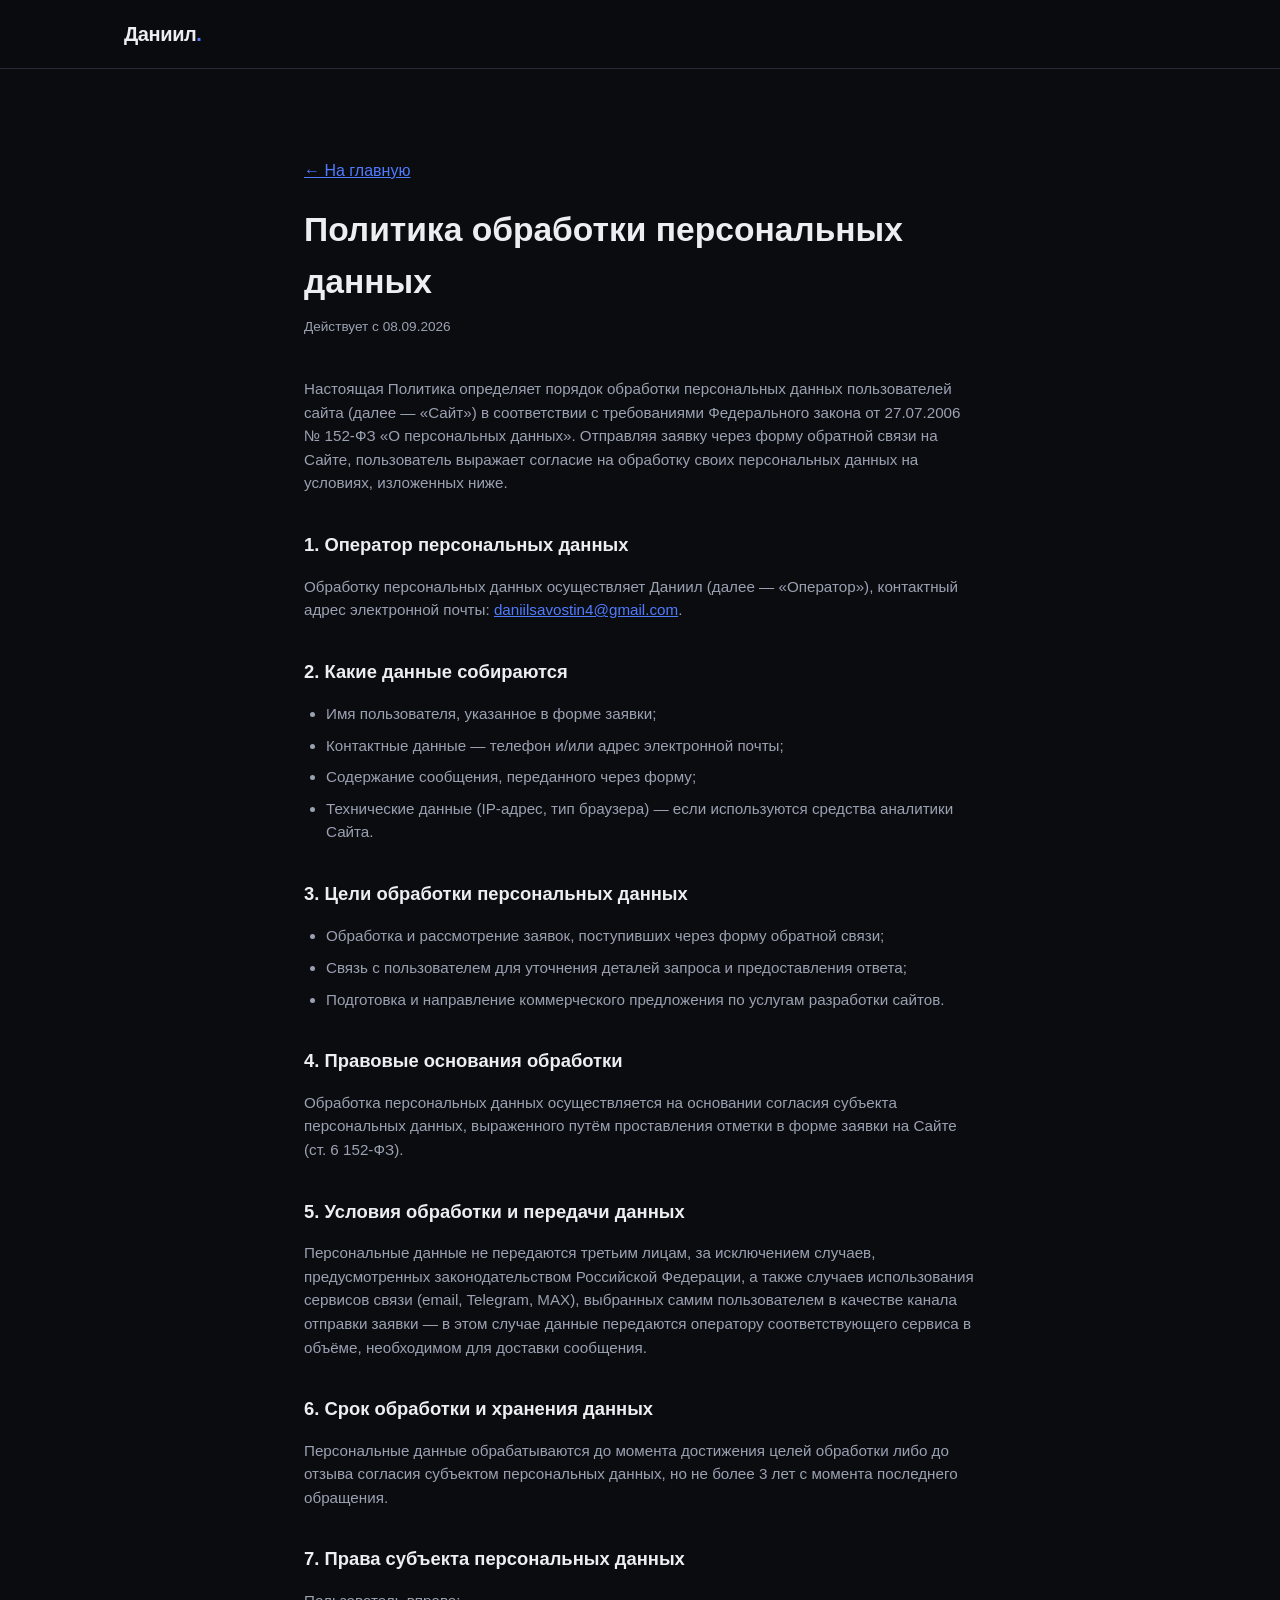
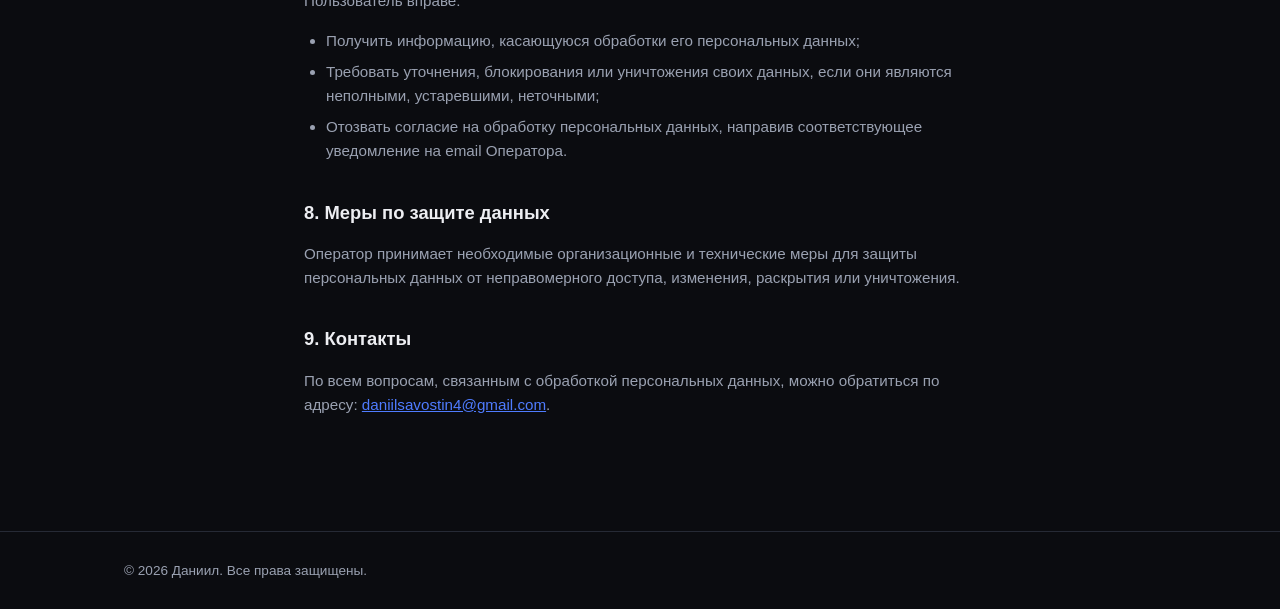
==== privacy.html @ fbccbfe3 "Add channel selector and consent checkbox to contact form Lets visitors choose where a request is se" ====
<!DOCTYPE html>
<html lang="ru">
<head>
<meta charset="UTF-8">
<meta name="viewport" content="width=device-width, initial-scale=1.0">
<title>Политика конфиденциальности — Даниил</title>
<meta name="description" content="Политика обработки персональных данных.">
<link rel="stylesheet" href="styles.css">
<style>
  .policy {
    max-width: 720px;
    margin: 0 auto;
    padding: 90px 24px 100px;
  }
  .policy h1 {
    font-size: clamp(1.6rem, 3vw, 2.1rem);
    margin: 0 0 8px;
  }
  .policy .updated {
    color: var(--text-muted);
    font-size: 0.85rem;
    margin: 0 0 40px;
  }
  .policy h2 {
    font-size: 1.15rem;
    margin: 36px 0 14px;
  }
  .policy p, .policy li {
    color: var(--text-muted);
    font-size: 0.95rem;
  }
  .policy ul, .policy ol {
    padding-left: 22px;
  }
  .policy li {
    margin-bottom: 8px;
  }
  .policy a {
    color: var(--accent);
    text-decoration: underline;
  }
  .back-link {
    display: inline-block;
    margin-bottom: 20px;
  }
</style>
</head>
<body>

<header class="site-header" id="top">
  <div class="container header-inner">
    <a href="index.html" class="logo">Даниил<span class="dot">.</span></a>
  </div>
</header>

<main>
  <div class="policy">
    <a href="index.html" class="back-link">&larr; На главную</a>
    <h1>Политика обработки персональных данных</h1>
    <p class="updated">Действует с 08.09.2026</p>

    <p>
      Настоящая Политика определяет порядок обработки персональных данных
      пользователей сайта (далее — «Сайт») в соответствии с требованиями
      Федерального закона от 27.07.2006 № 152-ФЗ «О персональных данных».
      Отправляя заявку через форму обратной связи на Сайте, пользователь
      выражает согласие на обработку своих персональных данных на условиях,
      изложенных ниже.
    </p>

    <h2>1. Оператор персональных данных</h2>
    <p>
      Обработку персональных данных осуществляет Даниил (далее — «Оператор»),
      контактный адрес электронной почты:
      <a href="mailto:daniilsavostin4@gmail.com">daniilsavostin4@gmail.com</a>.
    </p>

    <h2>2. Какие данные собираются</h2>
    <ul>
      <li>Имя пользователя, указанное в форме заявки;</li>
      <li>Контактные данные — телефон и/или адрес электронной почты;</li>
      <li>Содержание сообщения, переданного через форму;</li>
      <li>Технические данные (IP-адрес, тип браузера) — если используются средства аналитики Сайта.</li>
    </ul>

    <h2>3. Цели обработки персональных данных</h2>
    <ul>
      <li>Обработка и рассмотрение заявок, поступивших через форму обратной связи;</li>
      <li>Связь с пользователем для уточнения деталей запроса и предоставления ответа;</li>
      <li>Подготовка и направление коммерческого предложения по услугам разработки сайтов.</li>
    </ul>

    <h2>4. Правовые основания обработки</h2>
    <p>
      Обработка персональных данных осуществляется на основании согласия
      субъекта персональных данных, выраженного путём проставления отметки
      в форме заявки на Сайте (ст. 6 152-ФЗ).
    </p>

    <h2>5. Условия обработки и передачи данных</h2>
    <p>
      Персональные данные не передаются третьим лицам, за исключением
      случаев, предусмотренных законодательством Российской Федерации, а
      также случаев использования сервисов связи (email, Telegram, MAX),
      выбранных самим пользователем в качестве канала отправки заявки —
      в этом случае данные передаются оператору соответствующего сервиса
      в объёме, необходимом для доставки сообщения.
    </p>

    <h2>6. Срок обработки и хранения данных</h2>
    <p>
      Персональные данные обрабатываются до момента достижения целей
      обработки либо до отзыва согласия субъектом персональных данных, но
      не более 3 лет с момента последнего обращения.
    </p>

    <h2>7. Права субъекта персональных данных</h2>
    <p>Пользователь вправе:</p>
    <ul>
      <li>Получить информацию, касающуюся обработки его персональных данных;</li>
      <li>Требовать уточнения, блокирования или уничтожения своих данных, если они являются неполными, устаревшими, неточными;</li>
      <li>Отозвать согласие на обработку персональных данных, направив соответствующее уведомление на email Оператора.</li>
    </ul>

    <h2>8. Меры по защите данных</h2>
    <p>
      Оператор принимает необходимые организационные и технические меры для
      защиты персональных данных от неправомерного доступа, изменения,
      раскрытия или уничтожения.
    </p>

    <h2>9. Контакты</h2>
    <p>
      По всем вопросам, связанным с обработкой персональных данных, можно
      обратиться по адресу: <a href="mailto:daniilsavostin4@gmail.com">daniilsavostin4@gmail.com</a>.
    </p>
  </div>
</main>

<footer class="site-footer">
  <div class="container">
    <p>&copy; <span id="year"></span> Даниил. Все права защищены.</p>
  </div>
</footer>

<script>
  document.getElementById('year').textContent = new Date().getFullYear();
</script>
</body>
</html>
---- styles.css ----
:root {
  --bg: #0b0c10;
  --surface: #14161c;
  --surface-2: #1b1e26;
  --border: #262a35;
  --text: #edeef2;
  --text-muted: #9aa1b1;
  --accent: #4f7cff;
  --accent-hover: #6a8fff;
  --accent-soft: rgba(79, 124, 255, 0.12);
  --danger: #ff6b6b;
  --success: #4fd6a5;
  --radius: 14px;
  --max-width: 1080px;
}

* {
  box-sizing: border-box;
}

html {
  scroll-behavior: smooth;
}

body {
  margin: 0;
  background: var(--bg);
  color: var(--text);
  font-family: "Segoe UI", "Helvetica Neue", Arial, sans-serif;
  line-height: 1.55;
  -webkit-font-smoothing: antialiased;
}

.container {
  max-width: var(--max-width);
  margin: 0 auto;
  padding: 0 24px;
}

img {
  max-width: 100%;
  display: block;
}

a {
  color: inherit;
  text-decoration: none;
}

/* ---------- Header ---------- */

.site-header {
  position: sticky;
  top: 0;
  z-index: 50;
  background: rgba(11, 12, 16, 0.85);
  backdrop-filter: blur(10px);
  border-bottom: 1px solid var(--border);
}

.header-inner {
  display: flex;
  align-items: center;
  justify-content: space-between;
  height: 68px;
}

.logo {
  font-size: 1.25rem;
  font-weight: 700;
  letter-spacing: -0.02em;
}

.logo .dot {
  color: var(--accent);
}

.nav {
  display: flex;
  gap: 28px;
}

.nav a {
  font-size: 0.95rem;
  color: var(--text-muted);
  transition: color 0.2s ease;
}

.nav a:hover {
  color: var(--text);
}

.nav-toggle {
  display: none;
  flex-direction: column;
  justify-content: center;
  gap: 5px;
  width: 40px;
  height: 40px;
  background: transparent;
  border: 1px solid var(--border);
  border-radius: 8px;
  cursor: pointer;
}

.nav-toggle span {
  display: block;
  width: 18px;
  height: 2px;
  margin: 0 auto;
  background: var(--text);
  transition: transform 0.2s ease, opacity 0.2s ease;
}

.nav-toggle.open span:nth-child(1) {
  transform: translateY(7px) rotate(45deg);
}
.nav-toggle.open span:nth-child(2) {
  opacity: 0;
}
.nav-toggle.open span:nth-child(3) {
  transform: translateY(-7px) rotate(-45deg);
}

/* ---------- Buttons ---------- */

.btn {
  display: inline-block;
  padding: 13px 28px;
  border-radius: 999px;
  font-size: 0.95rem;
  font-weight: 600;
  cursor: pointer;
  border: 1px solid transparent;
  transition: transform 0.15s ease, background 0.2s ease, border-color 0.2s ease, color 0.2s ease;
}

.btn:active {
  transform: scale(0.97);
}

.btn-primary {
  background: var(--accent);
  color: #050608;
}

.btn-primary:hover {
  background: var(--accent-hover);
}

.btn-outline {
  background: transparent;
  border-color: var(--border);
  color: var(--text);
  padding: 10px 22px;
  font-size: 0.9rem;
}

.btn-outline:hover {
  border-color: var(--accent);
  color: var(--accent);
}

/* ---------- Hero ---------- */

.hero {
  padding: 120px 24px 100px;
  text-align: center;
}

.hero-eyebrow {
  color: var(--accent);
  font-weight: 600;
  letter-spacing: 0.08em;
  text-transform: uppercase;
  font-size: 0.8rem;
  margin: 0 0 18px;
}

.hero h1 {
  font-size: clamp(2.6rem, 6vw, 4.2rem);
  font-weight: 800;
  letter-spacing: -0.03em;
  margin: 0 0 14px;
}

.hero-slogan {
  color: var(--text-muted);
  font-size: clamp(1.05rem, 2vw, 1.3rem);
  margin: 0 0 36px;
}

/* ---------- Sections ---------- */

.section {
  padding: 90px 24px;
  border-top: 1px solid var(--border);
}

.section-title {
  font-size: clamp(1.6rem, 3vw, 2.1rem);
  font-weight: 700;
  letter-spacing: -0.02em;
  margin: 0 0 28px;
}

.section-lead {
  color: var(--text-muted);
  max-width: 640px;
  margin: -14px 0 40px;
}

/* ---------- About ---------- */

.about-content {
  max-width: 700px;
}

.about-content p {
  color: var(--text-muted);
  font-size: 1.05rem;
  margin: 0 0 18px;
}

/* ---------- Portfolio ---------- */

.portfolio-grid {
  display: grid;
  grid-template-columns: repeat(auto-fit, minmax(280px, 1fr));
  gap: 24px;
}

.card {
  background: var(--surface);
  border: 1px solid var(--border);
  border-radius: var(--radius);
  overflow: hidden;
  transition: border-color 0.2s ease, transform 0.2s ease;
}

.card:hover {
  border-color: var(--accent);
  transform: translateY(-3px);
}

.card-image {
  aspect-ratio: 3 / 2;
  overflow: hidden;
  background: var(--surface-2);
}

.card-image img {
  width: 100%;
  height: 100%;
  object-fit: cover;
}

.card-body {
  padding: 22px;
}

.card-body h3 {
  margin: 0 0 10px;
  font-size: 1.15rem;
}

.card-body p {
  color: var(--text-muted);
  font-size: 0.92rem;
  margin: 0 0 20px;
}

/* ---------- Pricing ---------- */

.pricing-grid {
  display: grid;
  grid-template-columns: repeat(auto-fit, minmax(240px, 1fr));
  gap: 20px;
  margin-bottom: 60px;
}

.price-card {
  background: var(--surface);
  border: 1px solid var(--border);
  border-radius: var(--radius);
  padding: 28px;
}

.price-card-accent {
  border-color: var(--accent);
  background: linear-gradient(180deg, var(--accent-soft), var(--surface) 60%);
}

.price-card h3 {
  margin: 0 0 10px;
  font-size: 1.1rem;
}

.price {
  font-size: 1.6rem;
  font-weight: 800;
  color: var(--accent);
  margin: 0 0 12px;
}

.price-desc {
  color: var(--text-muted);
  font-size: 0.9rem;
  margin: 0;
}

/* ---------- Process ---------- */

.process {
  background: var(--surface);
  border: 1px solid var(--border);
  border-radius: var(--radius);
  padding: 36px;
}

.process-title {
  margin: 0 0 26px;
  font-size: 1.25rem;
}

.process-steps {
  list-style: none;
  margin: 0;
  padding: 0;
  display: grid;
  grid-template-columns: repeat(auto-fit, minmax(200px, 1fr));
  gap: 22px;
}

.process-steps li {
  display: flex;
  flex-direction: column;
  gap: 12px;
}

.step-num {
  width: 36px;
  height: 36px;
  display: flex;
  align-items: center;
  justify-content: center;
  border-radius: 50%;
  background: var(--accent-soft);
  color: var(--accent);
  font-weight: 700;
  font-size: 0.95rem;
}

.step-text {
  color: var(--text-muted);
  font-size: 0.92rem;
}

/* ---------- Contact form ---------- */

.contact-form {
  max-width: 560px;
  display: flex;
  flex-direction: column;
  gap: 20px;
}

.form-group {
  display: flex;
  flex-direction: column;
  gap: 8px;
}

.form-group label {
  font-size: 0.9rem;
  color: var(--text-muted);
}

.form-group input,
.form-group textarea {
  background: var(--surface);
  border: 1px solid var(--border);
  border-radius: 10px;
  padding: 13px 16px;
  color: var(--text);
  font-family: inherit;
  font-size: 0.95rem;
  resize: vertical;
  transition: border-color 0.2s ease;
}

.form-group input:focus,
.form-group textarea:focus {
  outline: none;
  border-color: var(--accent);
}

.form-group.invalid input,
.form-group.invalid textarea {
  border-color: var(--danger);
}

.error-message {
  min-height: 18px;
  color: var(--danger);
  font-size: 0.82rem;
}

.channel-group {
  display: flex;
  flex-wrap: wrap;
  gap: 10px;
}

.channel-option {
  position: relative;
}

.channel-option input {
  position: absolute;
  opacity: 0;
  width: 1px;
  height: 1px;
}

.channel-option span {
  display: inline-block;
  padding: 10px 22px;
  border-radius: 999px;
  border: 1px solid var(--border);
  color: var(--text-muted);
  font-size: 0.9rem;
  cursor: pointer;
  transition: border-color 0.2s ease, color 0.2s ease, background 0.2s ease;
}

.channel-option:hover span {
  color: var(--text);
}

.channel-option input:checked + span {
  border-color: var(--accent);
  color: var(--accent);
  background: var(--accent-soft);
}

.channel-option input:focus-visible + span {
  outline: 2px solid var(--accent);
  outline-offset: 2px;
}

.checkbox-option {
  display: flex;
  align-items: flex-start;
  gap: 10px;
  cursor: pointer;
  font-size: 0.85rem;
  color: var(--text-muted);
}

.checkbox-option input {
  flex-shrink: 0;
  width: 17px;
  height: 17px;
  margin-top: 2px;
  accent-color: var(--accent);
  cursor: pointer;
}

.checkbox-option a {
  color: var(--accent);
  text-decoration: underline;
}

.checkbox-option a:hover {
  color: var(--accent-hover);
}

.contact-form .btn {
  align-self: flex-start;
}

.form-success {
  display: none;
  color: var(--success);
  font-size: 0.92rem;
  margin: 0;
}

.form-success.show {
  display: block;
}

/* ---------- Contacts ---------- */

.contacts-block {
  display: flex;
  flex-wrap: wrap;
  align-items: center;
  gap: 28px;
}

.contact-email {
  font-size: 1.1rem;
  font-weight: 600;
  color: var(--accent);
  transition: color 0.2s ease;
}

.contact-email:hover {
  color: var(--accent-hover);
}

.social-links {
  display: flex;
  gap: 14px;
}

.social-icon {
  width: 44px;
  height: 44px;
  display: flex;
  align-items: center;
  justify-content: center;
  border: 1px solid var(--border);
  border-radius: 50%;
  color: var(--text-muted);
  transition: color 0.2s ease, border-color 0.2s ease;
}

.social-icon:hover {
  color: var(--accent);
  border-color: var(--accent);
}

/* ---------- Footer ---------- */

.site-footer {
  border-top: 1px solid var(--border);
  padding: 28px 0;
}

.site-footer p {
  color: var(--text-muted);
  font-size: 0.85rem;
  margin: 0;
}

/* ---------- Responsive ---------- */

@media (max-width: 720px) {
  .nav {
    position: absolute;
    top: 68px;
    left: 0;
    right: 0;
    background: var(--bg);
    border-bottom: 1px solid var(--border);
    flex-direction: column;
    gap: 0;
    max-height: 0;
    overflow: hidden;
    transition: max-height 0.25s ease;
  }

  .nav.open {
    max-height: 320px;
  }

  .nav a {
    padding: 16px 24px;
    border-top: 1px solid var(--border);
  }

  .nav-toggle {
    display: flex;
  }

  .hero {
    padding: 90px 20px 70px;
  }

  .section {
    padding: 64px 20px;
  }
}
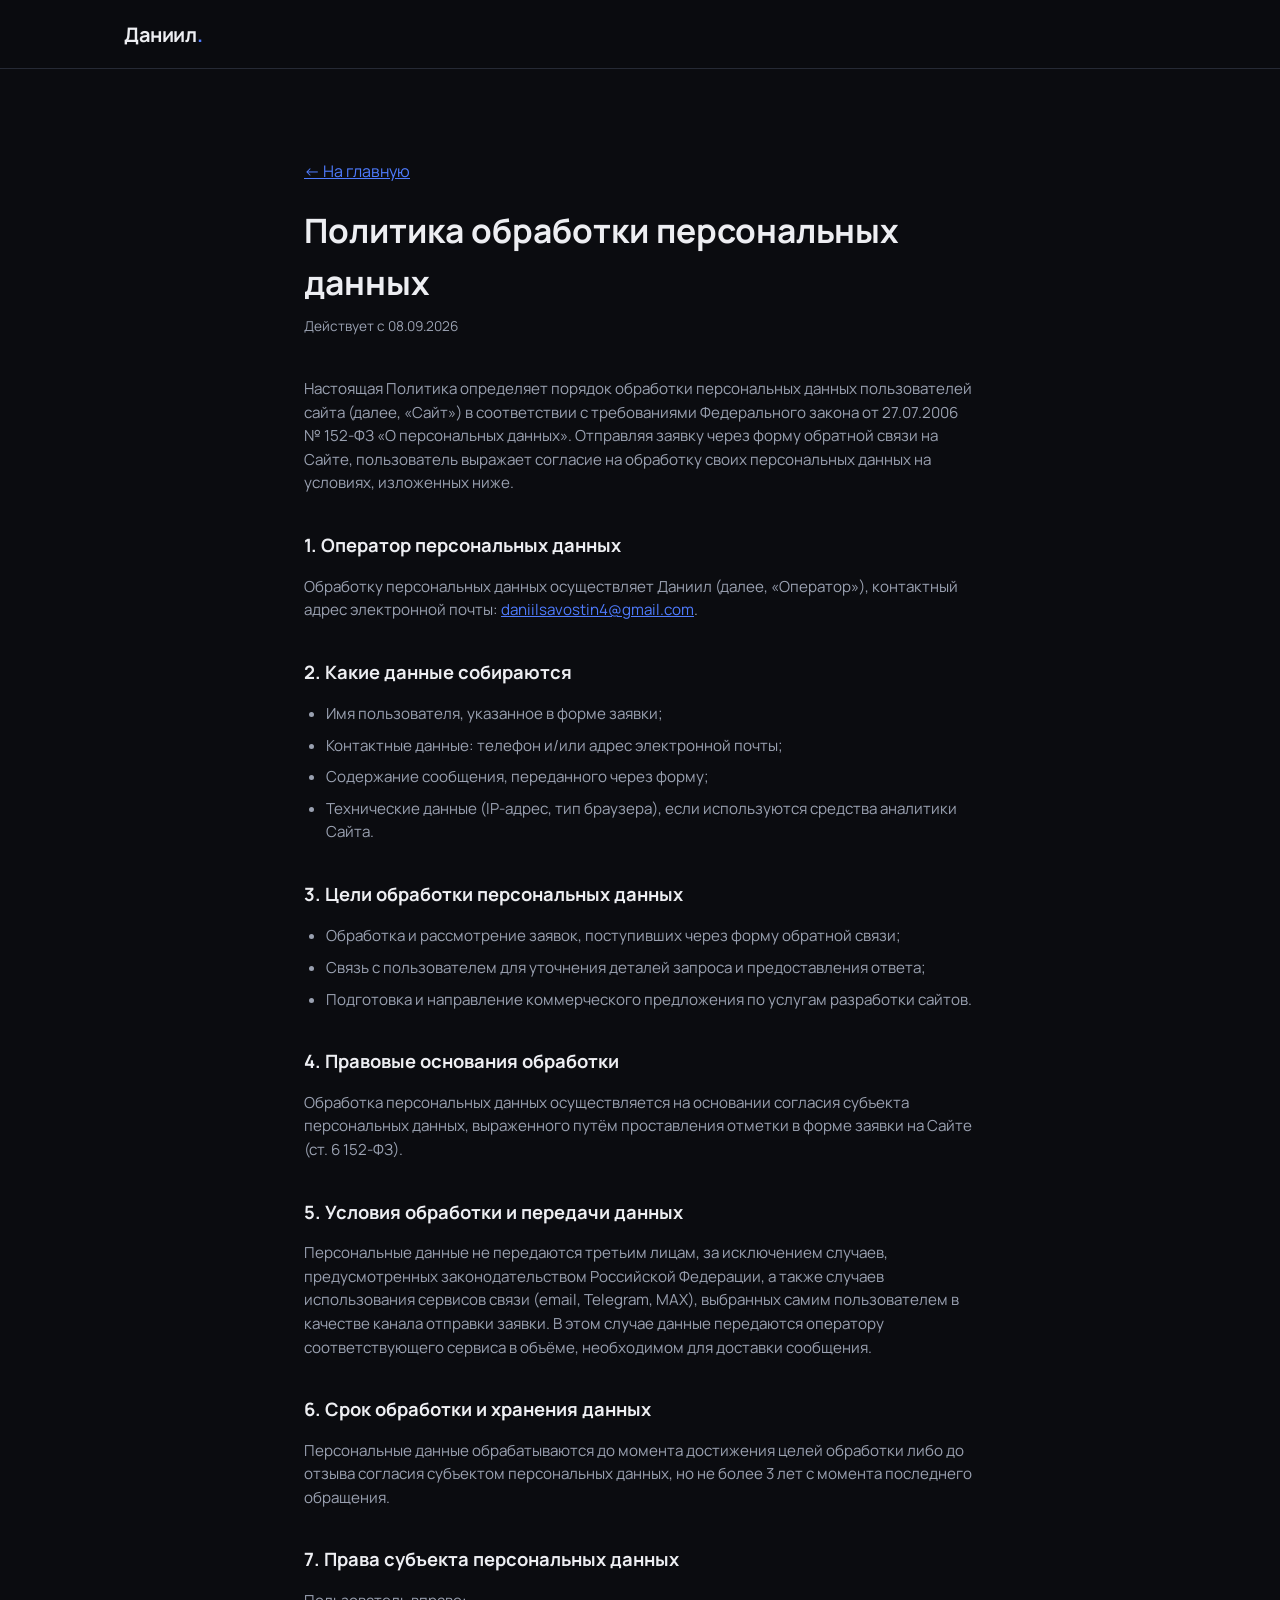
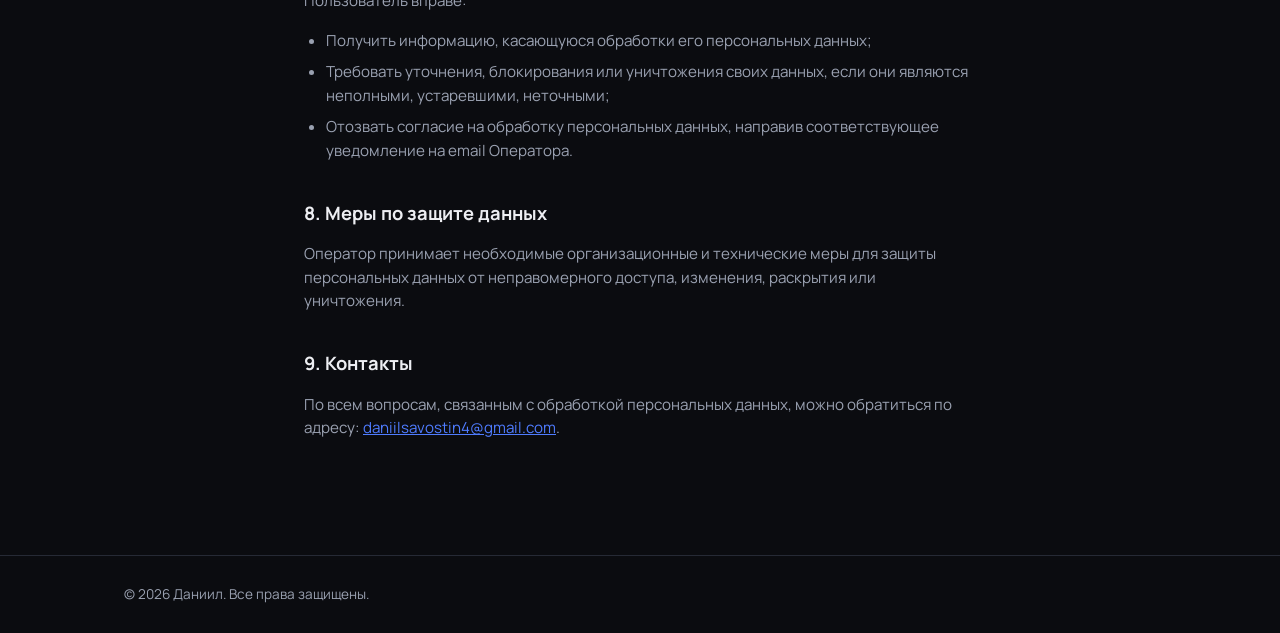
==== commit 384044cf: "Polish design and add motion, fix accessibility and em-dash issues Switch to Manrope typeface, add s" ====
--- a/privacy.html
+++ b/privacy.html
@@ -3,8 +3,18 @@
 <head>
 <meta charset="UTF-8">
 <meta name="viewport" content="width=device-width, initial-scale=1.0">
-<title>Политика конфиденциальности — Даниил</title>
+<title>Политика конфиденциальности, Даниил</title>
 <meta name="description" content="Политика обработки персональных данных.">
+
+<link rel="preconnect" href="https://fonts.googleapis.com">
+<link rel="preconnect" href="https://fonts.gstatic.com" crossorigin>
+<link href="https://fonts.googleapis.com/css2?family=Manrope:wght@400;500;600;700;800&display=swap" rel="stylesheet">
+
+<link rel="icon" type="image/png" sizes="32x32" href="favicon-32.png">
+<link rel="icon" type="image/png" sizes="16x16" href="favicon-16.png">
+<link rel="icon" type="image/png" sizes="512x512" href="favicon-512.png">
+<link rel="apple-touch-icon" sizes="180x180" href="apple-touch-icon.png">
+
 <link rel="stylesheet" href="styles.css">
 <style>
   .policy {
@@ -61,7 +71,7 @@
 
     <p>
       Настоящая Политика определяет порядок обработки персональных данных
-      пользователей сайта (далее — «Сайт») в соответствии с требованиями
+      пользователей сайта (далее, «Сайт») в соответствии с требованиями
       Федерального закона от 27.07.2006 № 152-ФЗ «О персональных данных».
       Отправляя заявку через форму обратной связи на Сайте, пользователь
       выражает согласие на обработку своих персональных данных на условиях,
@@ -70,7 +80,7 @@
 
     <h2>1. Оператор персональных данных</h2>
     <p>
-      Обработку персональных данных осуществляет Даниил (далее — «Оператор»),
+      Обработку персональных данных осуществляет Даниил (далее, «Оператор»),
       контактный адрес электронной почты:
       <a href="mailto:daniilsavostin4@gmail.com">daniilsavostin4@gmail.com</a>.
     </p>
@@ -78,9 +88,9 @@
     <h2>2. Какие данные собираются</h2>
     <ul>
       <li>Имя пользователя, указанное в форме заявки;</li>
-      <li>Контактные данные — телефон и/или адрес электронной почты;</li>
+      <li>Контактные данные: телефон и/или адрес электронной почты;</li>
       <li>Содержание сообщения, переданного через форму;</li>
-      <li>Технические данные (IP-адрес, тип браузера) — если используются средства аналитики Сайта.</li>
+      <li>Технические данные (IP-адрес, тип браузера), если используются средства аналитики Сайта.</li>
     </ul>
 
     <h2>3. Цели обработки персональных данных</h2>
@@ -102,8 +112,8 @@
       Персональные данные не передаются третьим лицам, за исключением
       случаев, предусмотренных законодательством Российской Федерации, а
       также случаев использования сервисов связи (email, Telegram, MAX),
-      выбранных самим пользователем в качестве канала отправки заявки —
-      в этом случае данные передаются оператору соответствующего сервиса
+      выбранных самим пользователем в качестве канала отправки заявки.
+      В этом случае данные передаются оператору соответствующего сервиса
       в объёме, необходимом для доставки сообщения.
     </p>
 
--- a/styles.css
+++ b/styles.css
@@ -12,6 +12,7 @@
   --success: #4fd6a5;
   --radius: 14px;
   --max-width: 1080px;
+  --ease-out: cubic-bezier(0.16, 1, 0.3, 1);
 }
 
 * {
@@ -26,7 +27,7 @@
   margin: 0;
   background: var(--bg);
   color: var(--text);
-  font-family: "Segoe UI", "Helvetica Neue", Arial, sans-serif;
+  font-family: "Manrope", "Segoe UI", "Helvetica Neue", Arial, sans-serif;
   line-height: 1.55;
   -webkit-font-smoothing: antialiased;
 }
@@ -56,6 +57,11 @@
   background: rgba(11, 12, 16, 0.85);
   backdrop-filter: blur(10px);
   border-bottom: 1px solid var(--border);
+  transition: box-shadow 0.3s ease;
+}
+
+.site-header.scrolled {
+  box-shadow: 0 6px 20px rgba(0, 0, 0, 0.3);
 }
 
 .header-inner {
@@ -81,6 +87,7 @@
 }
 
 .nav a {
+  position: relative;
   font-size: 0.95rem;
   color: var(--text-muted);
   transition: color 0.2s ease;
@@ -88,6 +95,27 @@
 
 .nav a:hover {
   color: var(--text);
+}
+
+@media (hover: hover) and (pointer: fine) {
+  .nav a::after {
+    content: "";
+    position: absolute;
+    left: 0;
+    right: 0;
+    bottom: -6px;
+    height: 2px;
+    background: var(--accent);
+    border-radius: 2px;
+    transform: scaleX(0);
+    transform-origin: left;
+    transition: transform 0.25s var(--ease-out);
+  }
+
+  .nav a:hover::after,
+  .nav a:focus-visible::after {
+    transform: scaleX(1);
+  }
 }
 
 .nav-toggle {
@@ -132,11 +160,7 @@
   font-weight: 600;
   cursor: pointer;
   border: 1px solid transparent;
-  transition: transform 0.15s ease, background 0.2s ease, border-color 0.2s ease, color 0.2s ease;
-}
-
-.btn:active {
-  transform: scale(0.97);
+  transition: transform 0.2s var(--ease-out), background 0.2s ease, border-color 0.2s ease, color 0.2s ease;
 }
 
 .btn-primary {
@@ -161,11 +185,56 @@
   color: var(--accent);
 }
 
+@media (hover: hover) and (pointer: fine) {
+  .btn:hover {
+    transform: translateY(-2px);
+  }
+}
+
+.btn:active {
+  transform: scale(0.97);
+}
+
 /* ---------- Hero ---------- */
 
 .hero {
   padding: 120px 24px 100px;
   text-align: center;
+}
+
+@keyframes hero-fade-up {
+  from {
+    opacity: 0;
+    transform: translateY(16px);
+  }
+  to {
+    opacity: 1;
+    transform: translateY(0);
+  }
+}
+
+.hero-eyebrow,
+.hero h1,
+.hero-slogan,
+.hero .btn {
+  opacity: 0;
+  animation: hero-fade-up 0.7s var(--ease-out) forwards;
+}
+
+.hero-eyebrow {
+  animation-delay: 0.05s;
+}
+
+.hero h1 {
+  animation-delay: 0.15s;
+}
+
+.hero-slogan {
+  animation-delay: 0.25s;
+}
+
+.hero .btn {
+  animation-delay: 0.35s;
 }
 
 .hero-eyebrow {
@@ -253,6 +322,16 @@
   width: 100%;
   height: 100%;
   object-fit: cover;
+}
+
+@media (hover: hover) and (pointer: fine) {
+  .card-image img {
+    transition: transform 0.4s var(--ease-out);
+  }
+
+  .card:hover .card-image img {
+    transform: scale(1.06);
+  }
 }
 
 .card-body {
@@ -480,14 +559,23 @@
   align-self: flex-start;
 }
 
-.form-success {
+.form-success,
+.form-error {
   display: none;
-  color: var(--success);
   font-size: 0.92rem;
   margin: 0;
 }
 
-.form-success.show {
+.form-success {
+  color: var(--success);
+}
+
+.form-error {
+  color: var(--danger);
+}
+
+.form-success.show,
+.form-error.show {
   display: block;
 }
 
@@ -544,6 +632,19 @@
   color: var(--text-muted);
   font-size: 0.85rem;
   margin: 0;
+}
+
+/* ---------- Scroll reveal ---------- */
+
+.reveal {
+  opacity: 0;
+  transform: translateY(24px);
+  transition: opacity 0.6s var(--ease-out), transform 0.6s var(--ease-out);
+}
+
+.reveal.is-visible {
+  opacity: 1;
+  transform: translateY(0);
 }
 
 /* ---------- Responsive ---------- */
@@ -558,13 +659,16 @@
     border-bottom: 1px solid var(--border);
     flex-direction: column;
     gap: 0;
-    max-height: 0;
-    overflow: hidden;
-    transition: max-height 0.25s ease;
+    opacity: 0;
+    transform: translateY(-8px);
+    pointer-events: none;
+    transition: opacity 0.2s ease, transform 0.2s ease;
   }
 
   .nav.open {
-    max-height: 320px;
+    opacity: 1;
+    transform: translateY(0);
+    pointer-events: auto;
   }
 
   .nav a {
@@ -584,3 +688,34 @@
     padding: 64px 20px;
   }
 }
+
+/* ---------- Reduced motion ---------- */
+
+@media (prefers-reduced-motion: reduce) {
+  html {
+    scroll-behavior: auto;
+  }
+
+  *,
+  *::before,
+  *::after {
+    animation-duration: 0.01ms !important;
+    animation-iteration-count: 1 !important;
+    transition-duration: 0.01ms !important;
+    scroll-behavior: auto !important;
+  }
+
+  .card:hover {
+    transform: none;
+  }
+
+  .hero-eyebrow,
+  .hero h1,
+  .hero-slogan,
+  .hero .btn,
+  .reveal {
+    opacity: 1 !important;
+    transform: none !important;
+    animation: none !important;
+  }
+}
